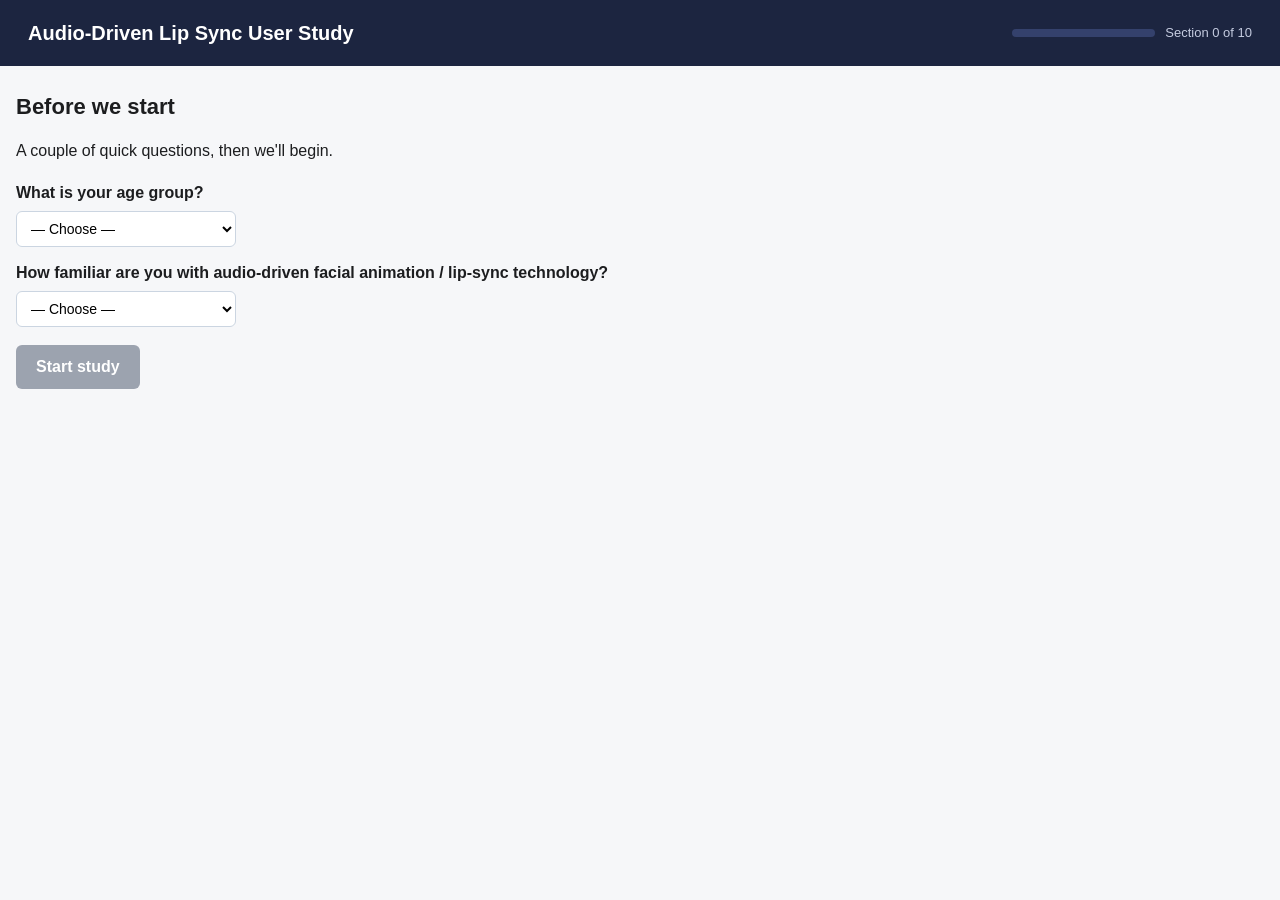
==== study.html @ a1a03c3e "Rewrite: 10-section side-by-side player with 4 ratings per result video - New study design: 10 HDTF " ====
<!DOCTYPE html>
<html lang="en">
<head>
    <meta charset="UTF-8">
    <meta name="viewport" content="width=device-width, initial-scale=1.0">
    <title>Audio-Driven Lip Sync User Study</title>
    <link rel="stylesheet" href="css/style.css">
</head>
<body>
    <header>
        <h1 id="study-title">Audio-Driven Lip Sync User Study</h1>
        <div id="progress-bar-wrap">
            <div id="progress-bar"></div>
            <span id="progress-text">Section 0 of 10</span>
        </div>
    </header>

    <main>
        <!-- Demographics screen (shown first) -->
        <section id="demographics-screen" class="screen">
            <h2>Before we start</h2>
            <p>A couple of quick questions, then we'll begin.</p>
            <div id="demographics-form"></div>
            <button id="start-study-btn" class="primary-btn" disabled>Start study</button>
        </section>

        <!-- Section screen (rendered per sample) -->
        <section id="section-screen" class="screen hidden">
            <div class="section-header">
                <h2 id="section-heading">Sample 1 of 10</h2>
                <p class="hint">
                    Watch the four videos. They loop, and the scrubber on any one moves all of them together.
                    Then rate the three unlabeled videos. The leftmost (Ground Truth) is the real recording —
                    no rating needed for it.
                </p>
            </div>
            <div id="video-row"></div>
            <div id="ratings-row"></div>
            <div class="nav-row">
                <button id="prev-btn" class="secondary-btn" disabled>◀ Previous</button>
                <span id="answered-status" class="answered-status"></span>
                <button id="next-btn" class="primary-btn" disabled>Next ▶</button>
            </div>
        </section>

        <!-- Completion screen -->
        <section id="completion-screen" class="screen hidden">
            <h2>Thank you!</h2>
            <p>Your responses have been recorded. The study is complete.</p>
            <div id="submission-status"></div>
            <details>
                <summary>View your raw responses</summary>
                <pre id="response-dump"></pre>
            </details>
        </section>
    </main>

    <script src="js/utils.js"></script>
    <script src="js/study.js"></script>
</body>
</html>
---- css/style.css ----
/* Audio-driven lip-sync user study — minimal, accessible */

* { box-sizing: border-box; }

body {
    margin: 0;
    font-family: -apple-system, BlinkMacSystemFont, "Segoe UI", Roboto, sans-serif;
    background: #f6f7f9;
    color: #1c1d1f;
    line-height: 1.5;
}

header {
    background: #1c2540;
    color: #fff;
    padding: 18px 28px;
    display: flex;
    align-items: center;
    justify-content: space-between;
    flex-wrap: wrap;
    gap: 14px;
}
header h1 {
    margin: 0;
    font-size: 20px;
    font-weight: 600;
}
#progress-bar-wrap {
    display: flex;
    align-items: center;
    gap: 10px;
    min-width: 240px;
}
#progress-bar {
    flex: 1;
    height: 8px;
    background: #34416c;
    border-radius: 4px;
    overflow: hidden;
    position: relative;
}
#progress-bar::after {
    content: "";
    position: absolute;
    inset: 0;
    width: var(--progress, 0%);
    background: #4ad295;
    transition: width 0.25s;
}
#progress-text {
    font-size: 13px;
    color: #c5cce0;
    white-space: nowrap;
}

main {
    max-width: 1280px;
    margin: 24px auto;
    padding: 0 16px;
}

.screen { display: block; }
.screen.hidden { display: none; }

h2 { font-size: 22px; margin: 0 0 12px 0; }

button {
    font: inherit;
    padding: 10px 20px;
    border: none;
    border-radius: 6px;
    cursor: pointer;
    font-weight: 600;
}
.primary-btn { background: #2563eb; color: white; }
.primary-btn:hover:not(:disabled) { background: #1d4ed8; }
.primary-btn:disabled { background: #9ca3af; cursor: not-allowed; }
.secondary-btn { background: #e5e7eb; color: #1f2937; }
.secondary-btn:hover:not(:disabled) { background: #d1d5db; }
.secondary-btn:disabled { color: #9ca3af; cursor: not-allowed; }

/* Demographics */
#demographics-form { margin: 18px 0; }
.demo-question { margin-bottom: 14px; }
.demo-question label { display: block; font-weight: 600; margin-bottom: 6px; }
.demo-question select {
    padding: 8px 10px;
    font-size: 14px;
    border: 1px solid #cbd5e1;
    border-radius: 6px;
    background: white;
    min-width: 220px;
}

/* Section */
.section-header { margin-bottom: 14px; }
.section-header .hint {
    color: #4b5563;
    font-size: 14px;
    max-width: 920px;
}

/* Four videos in a row */
#video-row {
    display: grid;
    grid-template-columns: repeat(4, 1fr);
    gap: 12px;
    margin: 16px 0;
}
.video-cell {
    background: #fff;
    border: 1px solid #e5e7eb;
    border-radius: 8px;
    padding: 10px;
    display: flex;
    flex-direction: column;
}
.video-cell .video-label {
    font-size: 13px;
    font-weight: 700;
    text-align: center;
    margin-bottom: 6px;
    color: #374151;
}
.video-cell.is-gt .video-label { color: #047857; }
.video-cell video {
    width: 100%;
    aspect-ratio: 1 / 1;
    background: black;
    border-radius: 4px;
    display: block;
}
.video-cell .seek-row {
    display: flex;
    align-items: center;
    gap: 8px;
    margin-top: 8px;
}
.video-cell .seek-row input[type=range] {
    flex: 1;
    accent-color: #2563eb;
}
.video-cell .play-btn {
    background: #1f2937;
    color: white;
    padding: 4px 10px;
    border-radius: 4px;
    font-size: 12px;
    cursor: pointer;
}

/* Ratings row — 4 columns matching the videos. GT cell is empty. */
#ratings-row {
    display: grid;
    grid-template-columns: repeat(4, 1fr);
    gap: 12px;
    margin-bottom: 18px;
}
.rating-cell {
    background: #fff;
    border: 1px solid #e5e7eb;
    border-radius: 8px;
    padding: 12px;
}
.rating-cell.gt-empty {
    background: transparent;
    border: 1px dashed #cbd5e1;
    color: #6b7280;
    text-align: center;
    padding: 18px;
    font-style: italic;
}
.q-block { margin-bottom: 12px; }
.q-block:last-child { margin-bottom: 0; }
.q-label {
    font-weight: 600;
    font-size: 13px;
    margin-bottom: 4px;
    color: #1f2937;
}
.q-text {
    font-size: 12px;
    color: #6b7280;
    margin-bottom: 6px;
}
.scale {
    display: flex;
    gap: 4px;
    align-items: center;
}
.scale label {
    flex: 1;
    text-align: center;
    cursor: pointer;
    padding: 6px 0;
    border: 1px solid #d1d5db;
    border-radius: 4px;
    background: #f9fafb;
    font-size: 13px;
    user-select: none;
}
.scale label:hover { background: #eff6ff; border-color: #93c5fd; }
.scale input[type=radio] {
    position: absolute;
    opacity: 0;
    width: 0;
    height: 0;
}
.scale input[type=radio]:checked + .radio-bullet { background: #2563eb; color: white; border-color: #2563eb; }
.radio-bullet {
    flex: 1;
    text-align: center;
    cursor: pointer;
    padding: 6px 0;
    border: 1px solid #d1d5db;
    border-radius: 4px;
    background: #f9fafb;
    font-size: 13px;
    user-select: none;
    transition: background 0.1s, border-color 0.1s;
}
.radio-bullet:hover { background: #eff6ff; border-color: #93c5fd; }

/* Section nav */
.nav-row {
    display: flex;
    justify-content: space-between;
    align-items: center;
    margin-top: 18px;
    padding-top: 14px;
    border-top: 1px solid #e5e7eb;
}
.answered-status { color: #6b7280; font-size: 13px; }

/* Completion screen */
#completion-screen { text-align: center; padding: 40px 20px; }
#submission-status { margin: 16px 0; font-weight: 600; }
#submission-status.ok { color: #047857; }
#submission-status.err { color: #b91c1c; }
#response-dump {
    background: #1c2540;
    color: #c5cce0;
    padding: 16px;
    border-radius: 6px;
    text-align: left;
    overflow-x: auto;
    font-size: 12px;
    max-height: 400px;
    overflow-y: auto;
}

/* Responsive: stack to 2 columns at narrower viewports */
@media (max-width: 1024px) {
    #video-row, #ratings-row {
        grid-template-columns: repeat(2, 1fr);
    }
}
@media (max-width: 600px) {
    #video-row, #ratings-row {
        grid-template-columns: 1fr;
    }
}
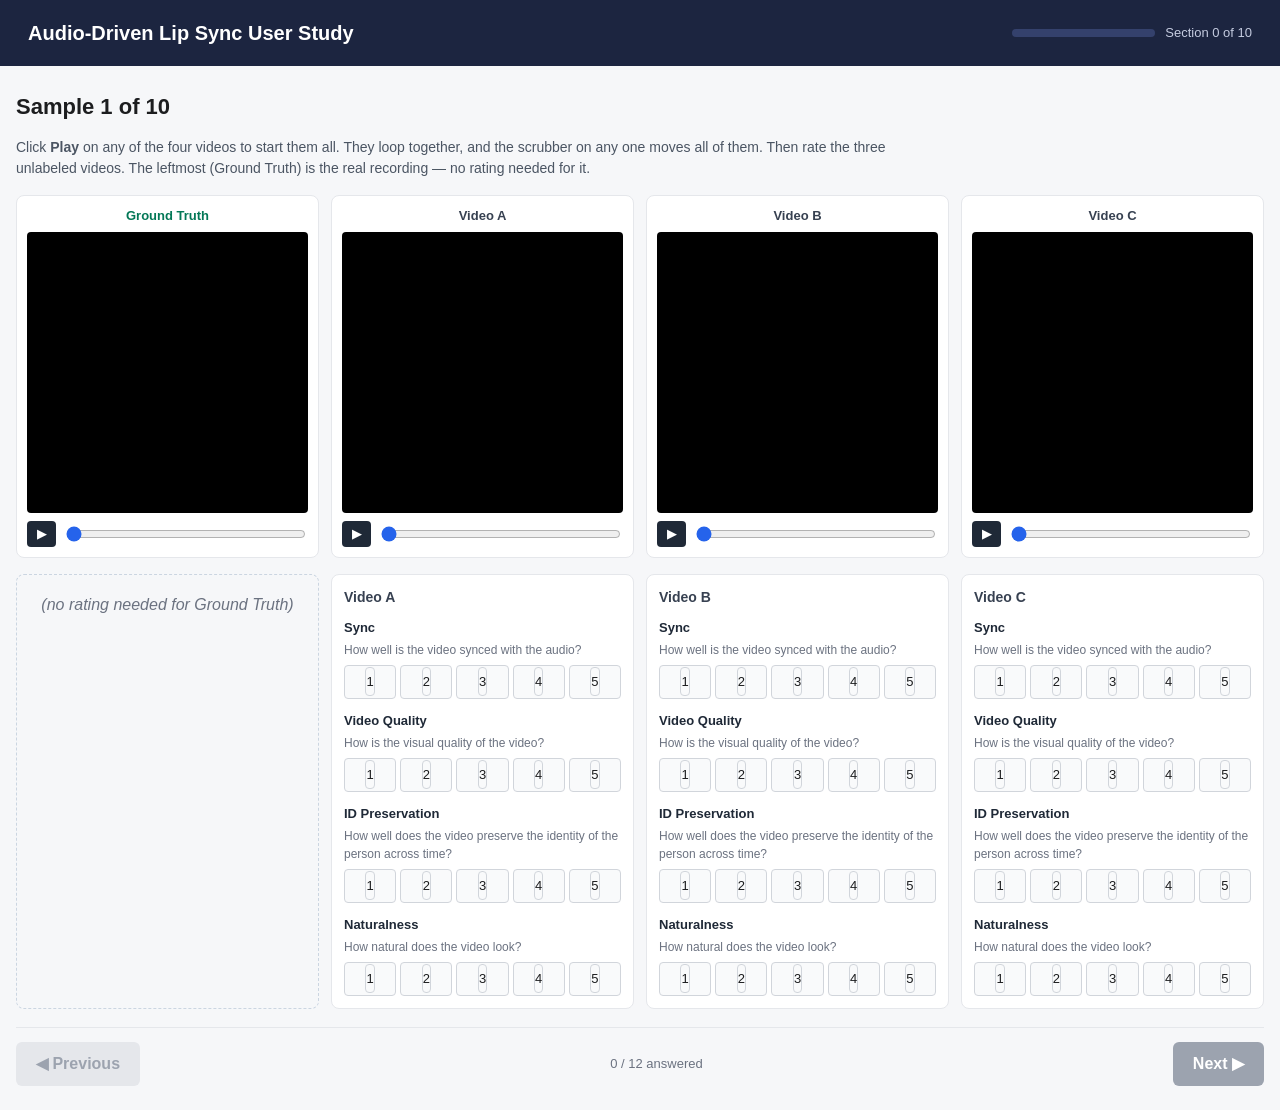
==== commit f74740a7: "Drop demographics, fix blank-video by forcing first-frame render - Remove pre-survey demographic que" ====
--- a/study.html
+++ b/study.html
@@ -16,20 +16,13 @@
     </header>
 
     <main>
-        <!-- Demographics screen (shown first) -->
-        <section id="demographics-screen" class="screen">
-            <h2>Before we start</h2>
-            <p>A couple of quick questions, then we'll begin.</p>
-            <div id="demographics-form"></div>
-            <button id="start-study-btn" class="primary-btn" disabled>Start study</button>
-        </section>
-
         <!-- Section screen (rendered per sample) -->
-        <section id="section-screen" class="screen hidden">
+        <section id="section-screen" class="screen">
             <div class="section-header">
                 <h2 id="section-heading">Sample 1 of 10</h2>
                 <p class="hint">
-                    Watch the four videos. They loop, and the scrubber on any one moves all of them together.
+                    Click <strong>Play</strong> on any of the four videos to start them all.
+                    They loop together, and the scrubber on any one moves all of them.
                     Then rate the three unlabeled videos. The leftmost (Ground Truth) is the real recording —
                     no rating needed for it.
                 </p>
--- a/css/style.css
+++ b/css/style.css
@@ -78,19 +78,6 @@
 .secondary-btn { background: #e5e7eb; color: #1f2937; }
 .secondary-btn:hover:not(:disabled) { background: #d1d5db; }
 .secondary-btn:disabled { color: #9ca3af; cursor: not-allowed; }
-
-/* Demographics */
-#demographics-form { margin: 18px 0; }
-.demo-question { margin-bottom: 14px; }
-.demo-question label { display: block; font-weight: 600; margin-bottom: 6px; }
-.demo-question select {
-    padding: 8px 10px;
-    font-size: 14px;
-    border: 1px solid #cbd5e1;
-    border-radius: 6px;
-    background: white;
-    min-width: 220px;
-}
 
 /* Section */
 .section-header { margin-bottom: 14px; }
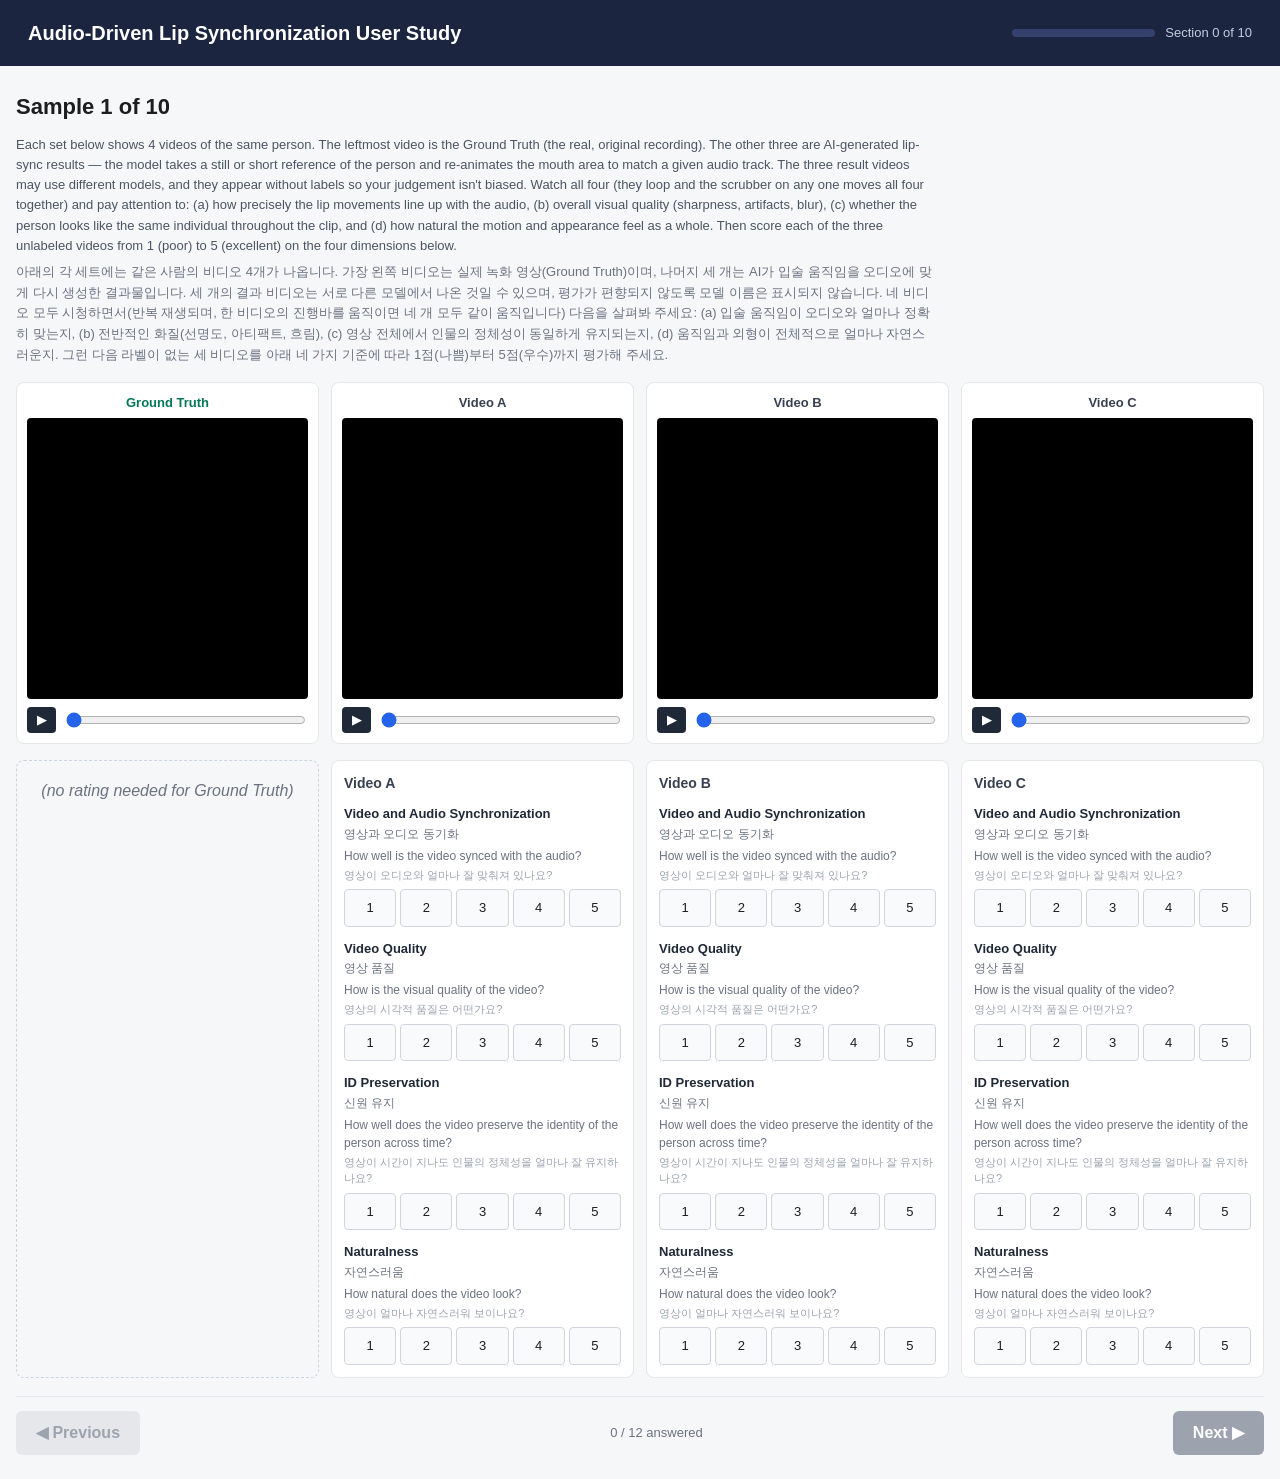
==== commit 7908a679: "Bilingual UI + button visual fix + title + Sync rename - Title: Audio-Driven Lip Sync User Study → A" ====
--- a/study.html
+++ b/study.html
@@ -3,12 +3,12 @@
 <head>
     <meta charset="UTF-8">
     <meta name="viewport" content="width=device-width, initial-scale=1.0">
-    <title>Audio-Driven Lip Sync User Study</title>
+    <title>Audio-Driven Lip Synchronization User Study</title>
     <link rel="stylesheet" href="css/style.css">
 </head>
 <body>
     <header>
-        <h1 id="study-title">Audio-Driven Lip Sync User Study</h1>
+        <h1 id="study-title">Audio-Driven Lip Synchronization User Study</h1>
         <div id="progress-bar-wrap">
             <div id="progress-bar"></div>
             <span id="progress-text">Section 0 of 10</span>
--- a/css/style.css
+++ b/css/style.css
@@ -173,40 +173,83 @@
 .scale {
     display: flex;
     gap: 4px;
-    align-items: center;
+    align-items: stretch;
 }
 .scale label {
     flex: 1;
-    text-align: center;
     cursor: pointer;
-    padding: 6px 0;
-    border: 1px solid #d1d5db;
-    border-radius: 4px;
-    background: #f9fafb;
-    font-size: 13px;
     user-select: none;
-}
-.scale label:hover { background: #eff6ff; border-color: #93c5fd; }
+    display: flex;
+    /* The label is just a flex wrapper; the .radio-bullet inside is the
+       actual visible "box" so the entire clickable area changes color when
+       checked, not just an inner sliver. */
+}
 .scale input[type=radio] {
     position: absolute;
     opacity: 0;
     width: 0;
     height: 0;
-}
-.scale input[type=radio]:checked + .radio-bullet { background: #2563eb; color: white; border-color: #2563eb; }
+    pointer-events: none;
+}
 .radio-bullet {
     flex: 1;
     text-align: center;
-    cursor: pointer;
-    padding: 6px 0;
+    padding: 8px 0;
     border: 1px solid #d1d5db;
     border-radius: 4px;
     background: #f9fafb;
     font-size: 13px;
-    user-select: none;
-    transition: background 0.1s, border-color 0.1s;
-}
-.radio-bullet:hover { background: #eff6ff; border-color: #93c5fd; }
+    transition: background 0.1s, border-color 0.1s, color 0.1s;
+    display: flex;
+    align-items: center;
+    justify-content: center;
+}
+.scale label:hover .radio-bullet {
+    background: #eff6ff;
+    border-color: #93c5fd;
+}
+.scale input[type=radio]:checked + .radio-bullet {
+    background: #2563eb;
+    border-color: #2563eb;
+    color: white;
+    font-weight: 600;
+}
+.scale input[type=radio]:focus-visible + .radio-bullet {
+    outline: 2px solid #2563eb;
+    outline-offset: 2px;
+}
+
+/* Bilingual labels — small Korean line under English line */
+.section-explanation { margin-top: 6px; }
+.section-explanation .explain-en {
+    font-size: 13px;
+    color: #4b5563;
+    margin: 0 0 6px 0;
+    max-width: 920px;
+    line-height: 1.55;
+}
+.section-explanation .explain-ko {
+    font-size: 13px;
+    color: #6b7280;
+    margin: 0;
+    max-width: 920px;
+    line-height: 1.6;
+}
+.q-label .label-en { display: block; }
+.q-label .label-ko {
+    display: block;
+    font-size: 12px;
+    font-weight: 500;
+    color: #6b7280;
+    margin-top: 1px;
+}
+.q-text .text-en { display: block; }
+.q-text .text-ko {
+    display: block;
+    font-size: 11px;
+    color: #9ca3af;
+    margin-top: 2px;
+}
 
 /* Section nav */
 .nav-row {
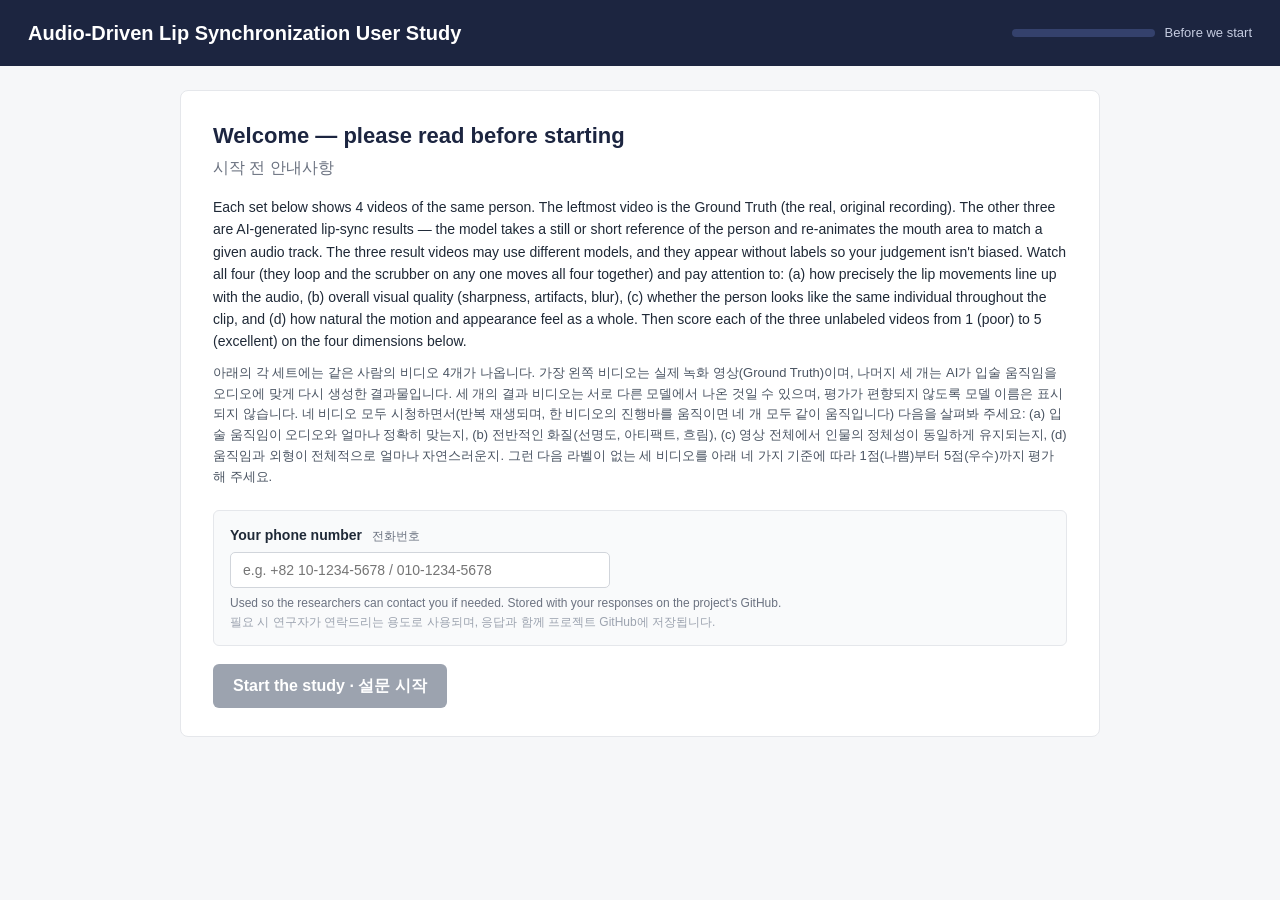
==== commit f7d21426: "Move explanation to a landing screen + capture phone number - Pre-study landing inside study.html: b" ====
--- a/study.html
+++ b/study.html
@@ -16,15 +16,35 @@
     </header>
 
     <main>
+        <!-- Pre-study landing screen (shown before section 1) -->
+        <section id="pre-study-screen" class="screen">
+            <div class="landing-card">
+                <h2>Welcome — please read before starting</h2>
+                <h2 class="ko-heading">시작 전 안내사항</h2>
+                <div id="landing-explanation"></div>
+                <div class="phone-row">
+                    <label for="phone-input">
+                        <strong>Your phone number</strong>
+                        <span class="ko-label">전화번호</span>
+                    </label>
+                    <input id="phone-input" type="tel" placeholder="e.g. +82 10-1234-5678 / 010-1234-5678" autocomplete="tel" />
+                    <div class="phone-hint">
+                        Used so the researchers can contact you if needed. Stored with your responses on the project's GitHub.
+                        <span class="ko-hint">필요 시 연구자가 연락드리는 용도로 사용되며, 응답과 함께 프로젝트 GitHub에 저장됩니다.</span>
+                    </div>
+                </div>
+                <button id="start-btn" class="primary-btn" disabled>Start the study  ·  설문 시작</button>
+            </div>
+        </section>
+
         <!-- Section screen (rendered per sample) -->
-        <section id="section-screen" class="screen">
+        <section id="section-screen" class="screen hidden">
             <div class="section-header">
                 <h2 id="section-heading">Sample 1 of 10</h2>
                 <p class="hint">
-                    Click <strong>Play</strong> on any of the four videos to start them all.
-                    They loop together, and the scrubber on any one moves all of them.
-                    Then rate the three unlabeled videos. The leftmost (Ground Truth) is the real recording —
-                    no rating needed for it.
+                    Click <strong>Play</strong> on any of the four videos to start them all together.
+                    They loop, and the scrubber on any one moves all four.
+                    <span class="ko-hint">네 비디오 중 아무것이나 <strong>Play</strong>를 눌러 함께 재생하세요. 진행바를 움직이면 네 개 모두 같이 이동합니다.</span>
                 </p>
             </div>
             <div id="video-row"></div>
--- a/css/style.css
+++ b/css/style.css
@@ -217,6 +217,92 @@
 .scale input[type=radio]:focus-visible + .radio-bullet {
     outline: 2px solid #2563eb;
     outline-offset: 2px;
+}
+
+/* Landing card (shown once before section 1) */
+.landing-card {
+    max-width: 920px;
+    margin: 0 auto;
+    background: white;
+    padding: 28px 32px;
+    border-radius: 8px;
+    border: 1px solid #e5e7eb;
+}
+.landing-card h2 {
+    font-size: 22px;
+    margin: 0 0 4px 0;
+    color: #1c2540;
+}
+.landing-card h2.ko-heading {
+    font-size: 16px;
+    color: #6b7280;
+    font-weight: 500;
+    margin-bottom: 16px;
+}
+#landing-explanation {
+    margin-bottom: 22px;
+}
+#landing-explanation p {
+    margin: 0 0 10px 0;
+    line-height: 1.6;
+}
+#landing-explanation .explain-en {
+    font-size: 14px;
+    color: #1f2937;
+}
+#landing-explanation .explain-ko {
+    font-size: 13px;
+    color: #4b5563;
+}
+.phone-row {
+    background: #f9fafb;
+    padding: 14px 16px;
+    border-radius: 6px;
+    border: 1px solid #e5e7eb;
+    margin-bottom: 18px;
+}
+.phone-row label {
+    display: block;
+    font-size: 14px;
+    margin-bottom: 6px;
+    color: #1f2937;
+}
+.phone-row label .ko-label {
+    font-size: 12px;
+    color: #6b7280;
+    margin-left: 6px;
+    font-weight: 400;
+}
+.phone-row input[type=tel] {
+    width: 100%;
+    max-width: 380px;
+    padding: 9px 12px;
+    font-size: 14px;
+    border: 1px solid #d1d5db;
+    border-radius: 5px;
+    background: white;
+}
+.phone-row input[type=tel]:focus {
+    border-color: #2563eb;
+    outline: 2px solid #93c5fd;
+    outline-offset: 0;
+}
+.phone-hint {
+    font-size: 12px;
+    color: #6b7280;
+    margin-top: 6px;
+    line-height: 1.5;
+}
+.phone-hint .ko-hint {
+    display: block;
+    color: #9ca3af;
+    margin-top: 1px;
+}
+.section-header .hint .ko-hint {
+    display: block;
+    color: #6b7280;
+    font-size: 12px;
+    margin-top: 2px;
 }
 
 /* Bilingual labels — small Korean line under English line */
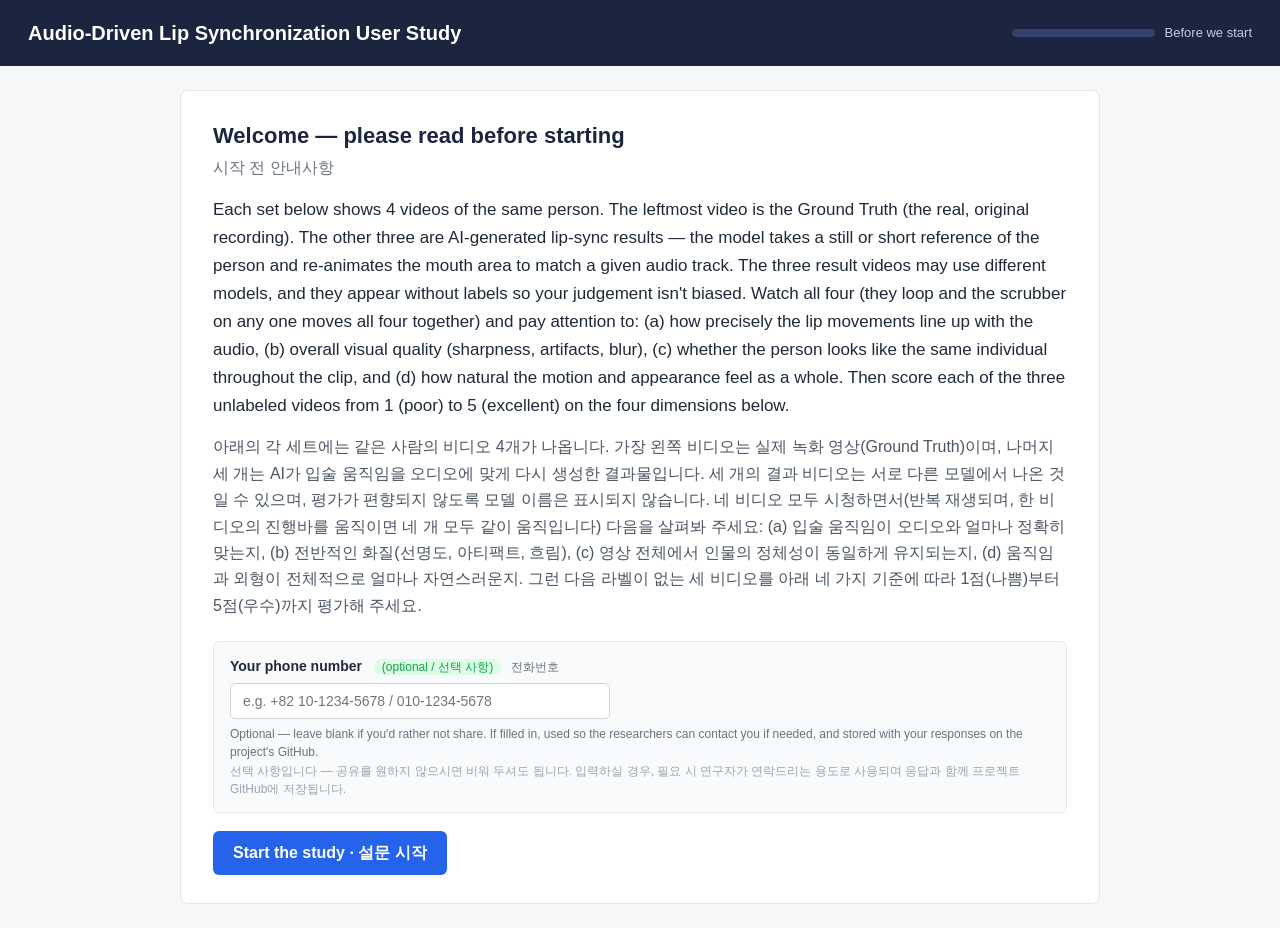
==== commit e6f03ea5: "Larger landing-page explanation + phone is optional - Landing-page explanation: 14px → 17px (EN), 13" ====
--- a/study.html
+++ b/study.html
@@ -25,12 +25,13 @@
                 <div class="phone-row">
                     <label for="phone-input">
                         <strong>Your phone number</strong>
+                        <span class="optional-tag">(optional / 선택 사항)</span>
                         <span class="ko-label">전화번호</span>
                     </label>
                     <input id="phone-input" type="tel" placeholder="e.g. +82 10-1234-5678 / 010-1234-5678" autocomplete="tel" />
                     <div class="phone-hint">
-                        Used so the researchers can contact you if needed. Stored with your responses on the project's GitHub.
-                        <span class="ko-hint">필요 시 연구자가 연락드리는 용도로 사용되며, 응답과 함께 프로젝트 GitHub에 저장됩니다.</span>
+                        Optional — leave blank if you'd rather not share. If filled in, used so the researchers can contact you if needed, and stored with your responses on the project's GitHub.
+                        <span class="ko-hint">선택 사항입니다 — 공유를 원하지 않으시면 비워 두셔도 됩니다. 입력하실 경우, 필요 시 연구자가 연락드리는 용도로 사용되며 응답과 함께 프로젝트 GitHub에 저장됩니다.</span>
                     </div>
                 </div>
                 <button id="start-btn" class="primary-btn" disabled>Start the study  ·  설문 시작</button>
@@ -41,6 +42,15 @@
         <section id="section-screen" class="screen hidden">
             <div class="section-header">
                 <h2 id="section-heading">Sample 1 of 10</h2>
+                <div class="absolute-eval-callout">
+                    <strong>⚠ Important — please evaluate each video on its own absolute quality.</strong>
+                    Do <strong>not</strong> rate a video relative to the others on this page —
+                    judge each video as if you were watching it alone, against the standard of a real recording.
+                    <span class="ko-callout">
+                        <strong>⚠ 중요 — 각 비디오는 다른 비디오와 비교하지 말고 절대적인 품질만 기준으로 평가해 주세요.</strong>
+                        다른 비디오와 비교하지 <strong>마시고</strong>, 각 비디오를 독립적으로, 실제 녹화 영상의 기준에 따라 평가해 주세요.
+                    </span>
+                </div>
                 <p class="hint">
                     Click <strong>Play</strong> on any of the four videos to start them all together.
                     They loop, and the scrubber on any one moves all four.
--- a/css/style.css
+++ b/css/style.css
@@ -243,15 +243,15 @@
     margin-bottom: 22px;
 }
 #landing-explanation p {
-    margin: 0 0 10px 0;
-    line-height: 1.6;
+    margin: 0 0 14px 0;
+    line-height: 1.65;
 }
 #landing-explanation .explain-en {
-    font-size: 14px;
+    font-size: 17px;
     color: #1f2937;
 }
 #landing-explanation .explain-ko {
-    font-size: 13px;
+    font-size: 16px;
     color: #4b5563;
 }
 .phone-row {
@@ -272,6 +272,16 @@
     color: #6b7280;
     margin-left: 6px;
     font-weight: 400;
+}
+.phone-row label .optional-tag {
+    font-size: 12px;
+    color: #16a34a;
+    margin-left: 8px;
+    font-weight: 500;
+    background: #dcfce7;
+    padding: 1px 8px;
+    border-radius: 10px;
+    vertical-align: middle;
 }
 .phone-row input[type=tel] {
     width: 100%;
@@ -303,6 +313,30 @@
     color: #6b7280;
     font-size: 12px;
     margin-top: 2px;
+}
+
+/* Absolute-evaluation callout (shown on every section) */
+.absolute-eval-callout {
+    background: #fef3c7;
+    border: 1px solid #f59e0b;
+    border-left: 4px solid #f59e0b;
+    color: #78350f;
+    padding: 10px 14px;
+    border-radius: 5px;
+    margin: 10px 0;
+    font-size: 13px;
+    line-height: 1.5;
+    max-width: 920px;
+}
+.absolute-eval-callout strong { color: #78350f; }
+.absolute-eval-callout .ko-callout {
+    display: block;
+    margin-top: 6px;
+    padding-top: 6px;
+    border-top: 1px dashed rgba(120, 53, 15, 0.25);
+    color: #92400e;
+    font-size: 12px;
+    line-height: 1.55;
 }
 
 /* Bilingual labels — small Korean line under English line */
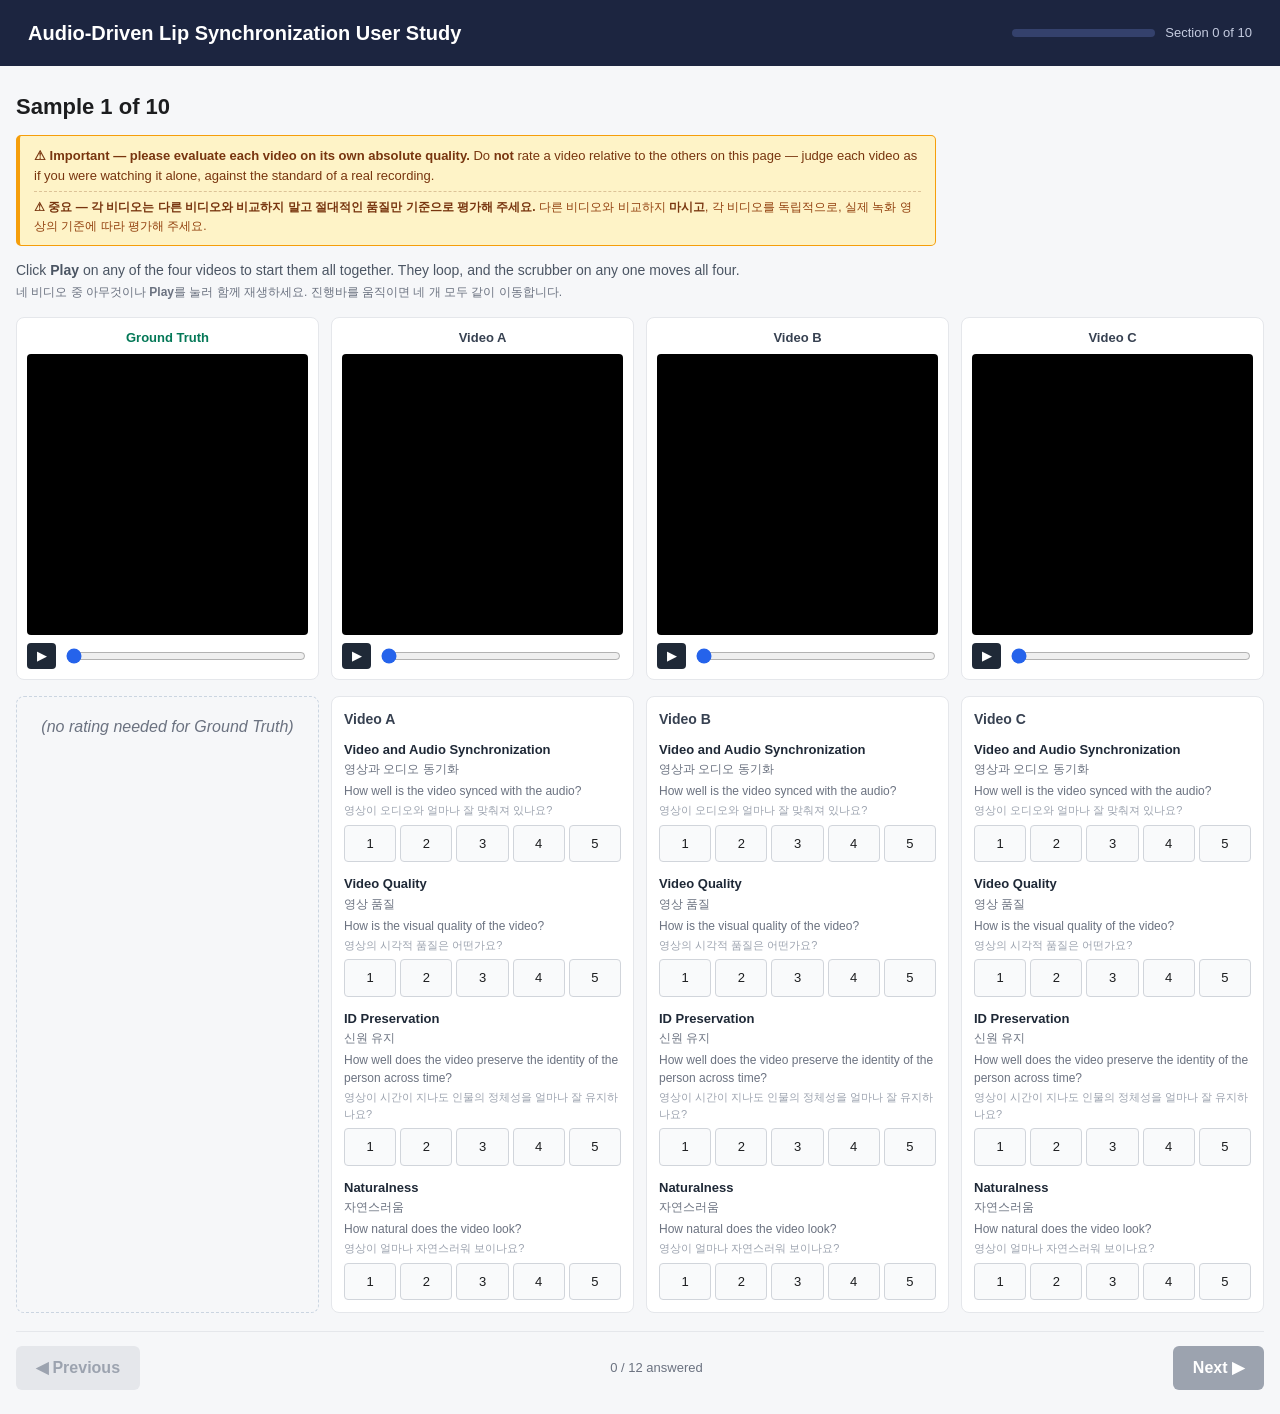
==== commit 19963ef6: "Single landing page on index.html (bilingual + phone) — drop the duplicate - index.html now is the o" ====
--- a/study.html
+++ b/study.html
@@ -16,30 +16,8 @@
     </header>
 
     <main>
-        <!-- Pre-study landing screen (shown before section 1) -->
-        <section id="pre-study-screen" class="screen">
-            <div class="landing-card">
-                <h2>Welcome — please read before starting</h2>
-                <h2 class="ko-heading">시작 전 안내사항</h2>
-                <div id="landing-explanation"></div>
-                <div class="phone-row">
-                    <label for="phone-input">
-                        <strong>Your phone number</strong>
-                        <span class="optional-tag">(optional / 선택 사항)</span>
-                        <span class="ko-label">전화번호</span>
-                    </label>
-                    <input id="phone-input" type="tel" placeholder="e.g. +82 10-1234-5678 / 010-1234-5678" autocomplete="tel" />
-                    <div class="phone-hint">
-                        Optional — leave blank if you'd rather not share. If filled in, used so the researchers can contact you if needed, and stored with your responses on the project's GitHub.
-                        <span class="ko-hint">선택 사항입니다 — 공유를 원하지 않으시면 비워 두셔도 됩니다. 입력하실 경우, 필요 시 연구자가 연락드리는 용도로 사용되며 응답과 함께 프로젝트 GitHub에 저장됩니다.</span>
-                    </div>
-                </div>
-                <button id="start-btn" class="primary-btn" disabled>Start the study  ·  설문 시작</button>
-            </div>
-        </section>
-
         <!-- Section screen (rendered per sample) -->
-        <section id="section-screen" class="screen hidden">
+        <section id="section-screen" class="screen">
             <div class="section-header">
                 <h2 id="section-heading">Sample 1 of 10</h2>
                 <div class="absolute-eval-callout">
@@ -70,11 +48,8 @@
         <section id="completion-screen" class="screen hidden">
             <h2>Thank you!</h2>
             <p>Your responses have been recorded. The study is complete.</p>
+            <p class="ko-thanks">감사합니다! 응답이 기록되었습니다. 설문이 완료되었습니다.</p>
             <div id="submission-status"></div>
-            <details>
-                <summary>View your raw responses</summary>
-                <pre id="response-dump"></pre>
-            </details>
         </section>
     </main>
 
--- a/css/style.css
+++ b/css/style.css
@@ -383,21 +383,13 @@
 .answered-status { color: #6b7280; font-size: 13px; }
 
 /* Completion screen */
-#completion-screen { text-align: center; padding: 40px 20px; }
-#submission-status { margin: 16px 0; font-weight: 600; }
+#completion-screen { text-align: center; padding: 60px 20px; }
+#completion-screen h2 { font-size: 28px; }
+#completion-screen p { font-size: 16px; color: #4b5563; }
+#completion-screen .ko-thanks { color: #6b7280; font-size: 15px; margin-top: 4px; }
+#submission-status { margin-top: 24px; font-weight: 600; font-size: 15px; }
 #submission-status.ok { color: #047857; }
 #submission-status.err { color: #b91c1c; }
-#response-dump {
-    background: #1c2540;
-    color: #c5cce0;
-    padding: 16px;
-    border-radius: 6px;
-    text-align: left;
-    overflow-x: auto;
-    font-size: 12px;
-    max-height: 400px;
-    overflow-y: auto;
-}
 
 /* Responsive: stack to 2 columns at narrower viewports */
 @media (max-width: 1024px) {
